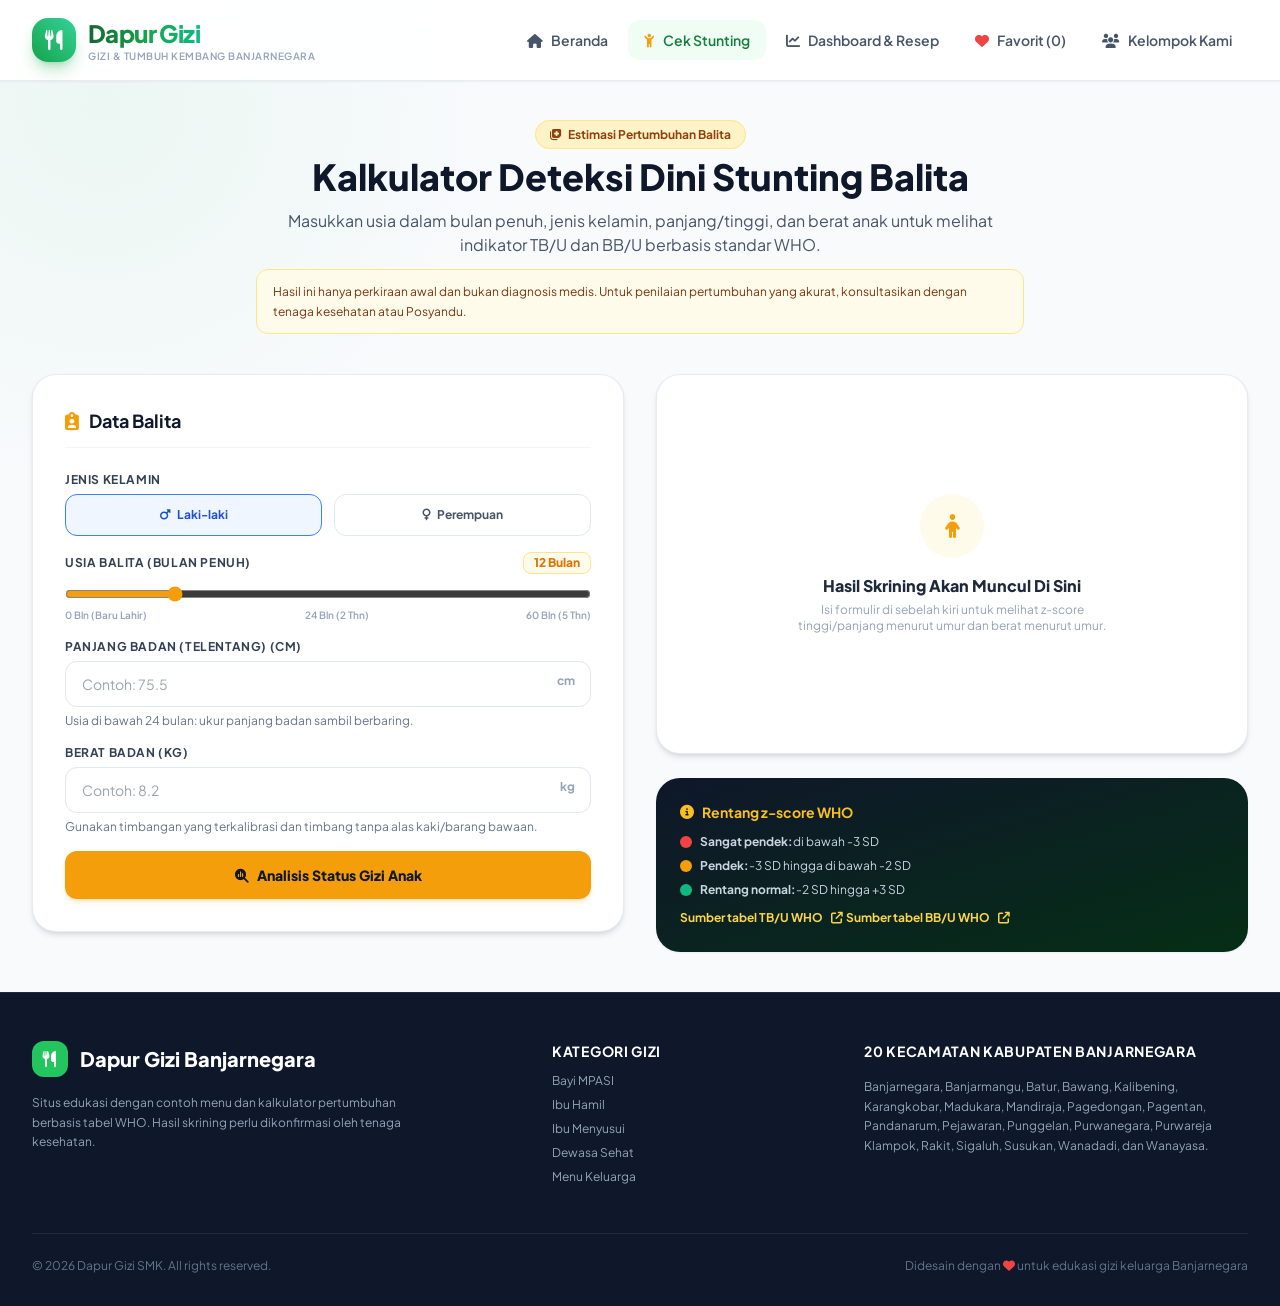
==== cek-stunting.html @ 45acf578 "Add files via upload" ====
<!DOCTYPE html>
<html lang="id" class="scroll-smooth">
<head>
    <meta charset="UTF-8">
    <meta name="viewport" content="width=device-width, initial-scale=1.0">
    <meta name="description" content="Dapur Gizi Banjarnegara menyediakan contoh menu bergizi dan alat bantu skrining pertumbuhan anak berdasarkan standar WHO.">
    <meta name="theme-color" content="#16a34a">
    <title>Cek Pertumbuhan - Dapur Gizi Banjarnegara</title>

    <link rel="preload" href="./css/tailwind.generated.css" as="style">
    <link rel="stylesheet" href="./css/tailwind.generated.css">
    <link rel="stylesheet" href="./assets/fontawesome/css/all.min.css">
    <link rel="stylesheet" href="./css/custom.css">
</head>
<body class="bg-slate-50 text-slate-800 font-sans antialiased selection:bg-gizi-500 selection:text-white min-h-screen flex flex-col">
<header class="sticky top-0 z-40 bg-white/90 backdrop-blur-md border-b border-slate-200/80 shadow-sm transition-all duration-200">
        <div class="max-w-7xl mx-auto px-4 sm:px-6 lg:px-8">
            <div class="flex items-center justify-between h-20">

                <!-- Logo -->
                <div class="flex items-center space-x-3 cursor-pointer" onclick="switchTab('home')">
                    <div class="w-11 h-11 rounded-2xl bg-gradient-to-tr from-gizi-600 to-emerald-400 flex items-center justify-center text-white shadow-lg shadow-gizi-600/30">
                        <i class="fa-solid fa-utensils text-xl"></i>
                    </div>
                    <div>
                        <span class="text-2xl font-extrabold tracking-tight bg-gradient-to-r from-gizi-800 via-gizi-600 to-emerald-500 bg-clip-text text-transparent">Dapur Gizi</span>
                        <span class="block text-[10px] font-semibold tracking-wider text-slate-400 uppercase">Gizi &amp; Tumbuh Kembang Banjarnegara</span>
                    </div>
                </div>

                <!-- Desktop Nav Tabs -->
                <nav class="hidden md:flex items-center space-x-1">
                    <a href="./dapur_gizi_application.html" id="nav-home" class="nav-btn px-4 py-2.5 rounded-xl font-semibold text-sm transition-all text-gizi-700 bg-gizi-50">
                        <i class="fa-solid fa-house mr-2"></i>Beranda
                    </a>
                    <a href="./cek-stunting.html" id="nav-stunting" class="nav-btn px-4 py-2.5 rounded-xl font-semibold text-sm transition-all text-slate-600 hover:text-gizi-600 hover:bg-slate-100">
                        <i class="fa-solid fa-child-reaching mr-2 text-amber-500"></i>Cek Stunting
                    </a>
                    <a href="./resep.html" id="nav-dashboard" class="nav-btn px-4 py-2.5 rounded-xl font-semibold text-sm transition-all text-slate-600 hover:text-gizi-600 hover:bg-slate-100">
                        <i class="fa-solid fa-chart-line mr-2"></i>Dashboard & Resep
                    </a>
                    <a href="./favorit.html" id="nav-favorites" class="nav-btn px-4 py-2.5 rounded-xl font-semibold text-sm transition-all text-slate-600 hover:text-gizi-600 hover:bg-slate-100">
                        <i class="fa-solid fa-heart text-red-500 mr-2"></i>Favorit (<span id="fav-count">0</span>)
                    </a>
                    <a href="./tim.html" id="nav-admin" class="nav-btn px-4 py-2.5 rounded-xl font-semibold text-sm transition-all text-slate-600 hover:text-gizi-600 hover:bg-slate-100">
                        <i class="fa-solid fa-users mr-2"></i>Kelompok Kami
                    </a>
                </nav>

                <!-- Mobile Header Right Actions -->
                <div class="flex md:hidden items-center space-x-2">
                    <a href="./cek-stunting.html" class="px-3 py-1.5 text-xs font-bold text-amber-700 bg-amber-50 border border-amber-200 rounded-xl flex items-center">
                        <i class="fa-solid fa-child-reaching mr-1.5 text-amber-500"></i>Cek Stunting
                    </a>
                    <a href="./favorit.html" class="p-2.5 text-slate-600 hover:text-red-500 rounded-xl bg-slate-100 relative">
                        <i class="fa-solid fa-heart text-lg"></i>
                        <span id="fav-count-mobile" class="absolute -top-1 -right-1 bg-red-500 text-white text-[10px] font-bold w-4 h-4 rounded-full flex items-center justify-center">0</span>
                    </a>
                    <button onclick="toggleMobileNav()" class="p-2.5 text-slate-700 rounded-xl bg-slate-100 hover:bg-slate-200">
                        <i class="fa-solid fa-bars text-xl" id="mobile-menu-icon"></i>
                    </button>
                </div>
            </div>

            <!-- Mobile Navigation Menu Dropdown -->
            <div id="mobile-nav-menu" class="hidden md:hidden border-t border-slate-200 py-3 space-y-1">
                <a href="./dapur_gizi_application.html" class="w-full text-left px-4 py-3 rounded-xl font-semibold text-sm text-slate-700 hover:bg-gizi-50 hover:text-gizi-600">
                    <i class="fa-solid fa-house w-6 text-gizi-600"></i>Beranda
                </a>
                <a href="./cek-stunting.html" class="w-full text-left px-4 py-3 rounded-xl font-semibold text-sm text-amber-700 bg-amber-50 hover:bg-amber-100">
                    <i class="fa-solid fa-child-reaching w-6 text-amber-500"></i>Kalkulator Cek Stunting Balita
                </a>
                <a href="./resep.html" class="w-full text-left px-4 py-3 rounded-xl font-semibold text-sm text-slate-700 hover:bg-gizi-50 hover:text-gizi-600">
                    <i class="fa-solid fa-chart-line w-6 text-gizi-600"></i>Dashboard & Katalog Resep
                </a>
                <a href="./favorit.html" class="w-full text-left px-4 py-3 rounded-xl font-semibold text-sm text-slate-700 hover:bg-gizi-50 hover:text-gizi-600">
                    <i class="fa-solid fa-heart w-6 text-red-500"></i>Resep Favorit Saya
                </a>
                <a href="./tim.html" class="w-full text-left px-4 py-3 rounded-xl font-semibold text-sm text-slate-700 hover:bg-gizi-50 hover:text-gizi-600">
                    <i class="fa-solid fa-users w-6 text-gizi-600"></i>Kelompok Kami
                </a>
            </div>
        </div>
    </header>
    <main class="flex-grow">
        <section id="page-stunting" class="page-section">
            <div class="max-w-7xl mx-auto px-4 sm:px-6 lg:px-8 py-10">

                <!-- Section Header -->
                <div class="max-w-3xl mx-auto text-center mb-10 space-y-3">
                    <span class="px-3.5 py-1.5 rounded-full text-xs font-bold bg-amber-100 text-amber-800 border border-amber-200">
                        <i class="fa-solid fa-notes-medical mr-1.5"></i>Estimasi Pertumbuhan Balita
                    </span>
                    <h1 class="text-3xl sm:text-4xl font-black text-slate-900">Kalkulator Deteksi Dini Stunting Balita</h1>
                    <p class="text-slate-600 text-sm sm:text-base">
                        Masukkan usia dalam bulan penuh, jenis kelamin, panjang/tinggi, dan berat anak untuk melihat indikator TB/U dan BB/U berbasis standar WHO.
                    </p>
                    <p class="rounded-xl border border-amber-200 bg-amber-50 px-4 py-3 text-left text-xs leading-relaxed text-amber-900">
                        Hasil ini hanya perkiraan awal dan bukan diagnosis medis. Untuk penilaian pertumbuhan yang akurat, konsultasikan dengan tenaga kesehatan atau Posyandu.
                    </p>
                </div>

                <div class="grid grid-cols-1 lg:grid-cols-12 gap-8 items-start">

                    <!-- Calculator Form Card -->
                    <div class="lg:col-span-6 bg-white p-6 sm:p-8 rounded-3xl border border-slate-200/80 shadow-md space-y-6">
                        <h3 class="text-lg font-bold text-slate-900 border-b border-slate-100 pb-3 flex items-center">
                            <i class="fa-solid fa-clipboard-user text-amber-500 mr-2.5"></i>Data Balita
                        </h3>

                        <form id="stunting-form" oninput="clearScreeningResult()" onchange="clearScreeningResult()" onsubmit="event.preventDefault(); calculateStunting();" class="space-y-4">
                            <!-- Jenis Kelamin -->
                            <div>
                                <label class="block text-xs font-bold text-slate-700 uppercase tracking-wider mb-1.5">Jenis Kelamin</label>
                                <div class="grid grid-cols-2 gap-3">
                                    <label class="cursor-pointer">
                                        <input type="radio" name="stunting-gender" value="male" checked class="peer sr-only">
                                        <div class="p-3 text-center rounded-xl border border-slate-200 font-bold text-xs text-slate-600 peer-checked:bg-blue-50 peer-checked:border-blue-500 peer-checked:text-blue-700 transition-all">
                                            <i class="fa-solid fa-mars mr-1.5"></i>Laki-laki
                                        </div>
                                    </label>
                                    <label class="cursor-pointer">
                                        <input type="radio" name="stunting-gender" value="female" class="peer sr-only">
                                        <div class="p-3 text-center rounded-xl border border-slate-200 font-bold text-xs text-slate-600 peer-checked:bg-pink-50 peer-checked:border-pink-500 peer-checked:text-pink-700 transition-all">
                                            <i class="fa-solid fa-venus mr-1.5"></i>Perempuan
                                        </div>
                                    </label>
                                </div>
                            </div>

                            <!-- Usia (Bulan) -->
                            <div>
                                <div class="flex justify-between items-center mb-1.5">
                                    <label class="text-xs font-bold text-slate-700 uppercase tracking-wider">Usia Balita (Bulan Penuh)</label>
                                    <span id="age-display-val" class="text-xs font-extrabold text-amber-600 bg-amber-50 px-2.5 py-0.5 rounded-lg border border-amber-200">12 Bulan</span>
                                </div>
                                <input type="range" id="stunting-age" min="0" max="60" value="12" oninput="updateAgeLabels(this.value)" class="w-full h-2 bg-slate-200 rounded-lg accent-amber-500 cursor-pointer">
                                <div class="flex justify-between text-[10px] text-slate-400 font-semibold mt-1">
                                    <span>0 Bln (Baru Lahir)</span>
                                    <span>24 Bln (2 Thn)</span>
                                    <span>60 Bln (5 Thn)</span>
                                </div>
                            </div>

                            <!-- Tinggi and weight -->
                            <div>
                                <label id="stunting-height-label" for="stunting-height" class="block text-xs font-bold text-slate-700 uppercase tracking-wider mb-1.5">Panjang badan (telentang) (cm)</label>
                                <div class="relative">
                                    <input type="number" id="stunting-height" step="0.1" min="30" max="130" placeholder="Contoh: 75.5" required class="w-full px-4 py-3 rounded-xl border border-slate-200 text-sm focus:ring-2 focus:ring-amber-400 focus:outline-none pr-12">
                                    <span class="absolute right-4 top-3 text-xs font-bold text-slate-400">cm</span>
                                </div>
                                <p id="measurement-hint" class="mt-1.5 text-xs text-slate-500">Usia di bawah 24 bulan: ukur panjang badan sambil berbaring.</p>
                            </div>
                            <div>
                                <label for="stunting-weight" class="block text-xs font-bold text-slate-700 uppercase tracking-wider mb-1.5">Berat Badan (kg)</label>
                                <div class="relative">
                                    <input type="number" id="stunting-weight" step="0.01" min="0.5" max="35" placeholder="Contoh: 8.2" required class="w-full px-4 py-3 rounded-xl border border-slate-200 text-sm focus:ring-2 focus:ring-amber-400 focus:outline-none pr-12">
                                    <span class="absolute right-4 top-3 text-xs font-bold text-slate-400">kg</span>
                                </div>
                                <p class="mt-1.5 text-xs text-slate-500">Gunakan timbangan yang terkalibrasi dan timbang tanpa alas kaki/barang bawaan.</p>
                            </div>

                            <button type="submit" class="w-full py-3.5 rounded-xl bg-amber-500 hover:bg-amber-600 text-slate-900 font-black shadow-md shadow-amber-500/20 transition-all text-sm">
                                <i class="fa-solid fa-magnifying-glass-chart mr-2"></i>Analisis Status Gizi Anak
                            </button>
                        </form>
                    </div>

                    <!-- Results Output Box -->
                    <div class="lg:col-span-6 space-y-6">

                        <!-- Dynamic Result Container -->
                        <div id="stunting-result-card" class="bg-white p-6 sm:p-8 rounded-3xl border border-slate-200/80 shadow-md min-h-[380px] flex flex-col justify-center">

                            <!-- Initial Placeholder State -->
                            <div id="result-placeholder" class="text-center py-10">
                                <div class="w-16 h-16 rounded-full bg-amber-50 text-amber-500 flex items-center justify-center mx-auto mb-4 text-2xl">
                                    <i class="fa-solid fa-child"></i>
                                </div>
                                <h4 class="font-extrabold text-slate-800 text-base">Hasil Skrining Akan Muncul Di Sini</h4>
                                <p class="text-xs text-slate-400 max-w-xs mx-auto mt-1">Isi formulir di sebelah kiri untuk melihat z-score tinggi/panjang menurut umur dan berat menurut umur.</p>
                            </div>

                            <!-- Calculated Output Container (Hidden initially) -->
                            <div id="result-output" class="hidden space-y-6">

                                <div class="flex items-center justify-between border-b border-slate-100 pb-4">
                                    <div>
                                        <span class="text-xs font-bold text-slate-400 uppercase">Hasil Analisis Balita</span>
                                        <h3 id="res-heading" class="text-xl font-black text-slate-900">Hasil Skrining TB/U</h3>
                                    </div>
                                    <span id="res-status-badge" class="px-3 py-1.5 rounded-full text-xs font-black shadow-sm">
                                        <!-- Dynamic status badge -->
                                    </span>
                                </div>

                                <div class="grid grid-cols-1 sm:grid-cols-3 gap-3 p-4 rounded-2xl bg-slate-50 border border-slate-200/60 text-center">
                                    <div>
                                        <span class="block text-[10px] uppercase font-bold text-slate-400">Usia &amp; Gender</span>
                                        <span id="res-meta-age" class="text-xs font-bold text-slate-800">12 Bulan / Laki-laki</span>
                                    </div>
                                    <div>
                                        <span class="block text-[10px] uppercase font-bold text-slate-400">Z-Score TB/U</span>
                                        <span id="res-zscore" class="text-xs font-extrabold text-gizi-700">-0.8 SD</span>
                                    </div>
                                    <div>
                                        <span class="block text-[10px] uppercase font-bold text-slate-400">Z-Score BB/U</span>
                                        <span id="res-waz" class="text-xs font-extrabold text-gizi-700">-0.8 SD</span>
                                        <span id="res-waz-status" class="mt-1 block text-[10px] font-bold text-slate-600"></span>
                                    </div>
                                </div>

                                <div class="p-4 rounded-2xl bg-emerald-50 border border-emerald-200 space-y-2">
                                        <h4 class="font-extrabold text-gizi-800 text-xs uppercase tracking-wider flex items-center">
                                            <i class="fa-solid fa-lightbulb text-amber-500 mr-2"></i>Catatan Hasil Skrining
                                        </h4>
                                        <p id="res-advice" class="text-xs text-slate-700 leading-relaxed"></p>
                                    </div>
                                    <p id="res-weight-advice" class="text-xs leading-relaxed text-slate-600"></p>

                                    <div id="stunting-recipe-recommendations" class="hidden"></div>

                            </div>

                        </div>

                        <!-- WHO Standard Info Box -->
                        <div class="bg-gradient-to-br from-slate-900 to-gizi-950 text-white p-6 rounded-3xl shadow-sm space-y-3">
                            <h4 class="font-bold text-sm flex items-center text-amber-400">
                                <i class="fa-solid fa-circle-info mr-2"></i>Rentang z-score WHO
                            </h4>
                            <ul class="text-xs space-y-2 text-slate-300">
                                <li class="flex items-start"><span class="w-3 h-3 rounded-full bg-red-500 shrink-0 mt-0.5 mr-2"></span><strong>Sangat pendek:</strong> di bawah -3 SD</li>
                                <li class="flex items-start"><span class="w-3 h-3 rounded-full bg-amber-500 shrink-0 mt-0.5 mr-2"></span><strong>Pendek:</strong> -3 SD hingga di bawah -2 SD</li>
                                <li class="flex items-start"><span class="w-3 h-3 rounded-full bg-emerald-500 shrink-0 mt-0.5 mr-2"></span><strong>Rentang normal:</strong> -2 SD hingga +3 SD</li>
                            </ul>
                            <a href="https://www.who.int/tools/child-growth-standards/standards/length-height-for-age" target="_blank" rel="noopener noreferrer" class="inline-flex items-center text-xs font-bold text-amber-300 hover:text-white">
                                Sumber tabel TB/U WHO <i class="fa-solid fa-arrow-up-right-from-square ml-2"></i>
                            </a>
                            <a href="https://www.who.int/tools/child-growth-standards/standards/weight-for-age" target="_blank" rel="noopener noreferrer" class="inline-flex items-center text-xs font-bold text-amber-300 hover:text-white">
                                Sumber tabel BB/U WHO <i class="fa-solid fa-arrow-up-right-from-square ml-2"></i>
                            </a>
                        </div>

                    </div>

                </div>

            </div>
        </section>
    </main>
    <!-- RECIPE DETAIL MODAL POPUP -->
    <div id="recipe-modal" role="dialog" aria-modal="true" aria-hidden="true" aria-labelledby="modal-recipe-title" tabindex="-1" onclick="handleModalBackdrop(event, 'recipe-modal')" class="popup-overlay fixed inset-0 z-50 hidden bg-slate-900/60 backdrop-blur-sm flex items-center justify-center p-4 sm:p-6 overflow-y-auto">
        <div class="popup-panel bg-white rounded-3xl max-w-2xl w-full max-h-[90vh] overflow-y-auto shadow-2xl border border-slate-100 transform transition-all relative" tabindex="-1">

            <!-- Close Button -->
            <button aria-label="Tutup detail resep" onclick="closeModal('recipe-modal')" class="absolute top-4 right-4 z-10 w-9 h-9 bg-black/40 hover:bg-black/60 text-white rounded-full flex items-center justify-center backdrop-blur-md transition-all">
                <i class="fa-solid fa-xmark"></i>
            </button>

            <!-- Modal Content Header -->
            <div class="relative h-64 sm:h-72 w-full">
                <div id="modal-recipe-visual" class="relative flex h-64 w-full items-center justify-center bg-gizi-50 sm:h-72">
                    <i id="modal-recipe-icon" class="fa-solid fa-utensils text-6xl text-gizi-600" aria-hidden="true"></i>
                </div>
                <div class="absolute inset-0 bg-gradient-to-t from-slate-900/70 via-transparent to-transparent"></div>

                <!-- Recipe cost estimate -->
                <div class="absolute bottom-4 left-4 right-4 flex justify-between items-end">
                    <div>
                        <span id="modal-recipe-cat" class="px-3 py-1 rounded-full text-[10px] font-extrabold uppercase tracking-wider bg-gizi-500 text-white shadow-md"></span>
                        <h2 id="modal-recipe-title" class="text-2xl font-black text-white mt-1"></h2>
                    </div>
                    <div class="text-right">
                        <div class="text-xs text-slate-200 font-medium">Perkiraan biaya per resep</div>
                        <div id="modal-recipe-price" class="text-2xl price-text-outline"></div>
                        <div class="text-[9px] text-slate-200">Harga contoh; cek harga setempat.</div>
                    </div>
                </div>
            </div>

            <!-- Modal Body -->
            <div class="p-6 sm:p-8 space-y-6">

                <!-- Quick Meta Badges -->
                <div class="grid grid-cols-3 gap-3 p-3 bg-slate-50 rounded-2xl text-center border border-slate-200/60">
                    <div>
                        <span class="block text-[10px] uppercase font-bold text-slate-400">Porsi Unit</span>
                        <span id="modal-recipe-portion" class="text-sm font-bold text-slate-800"></span>
                    </div>
                    <div>
                        <span class="block text-[10px] uppercase font-bold text-slate-400">Waktu Masak</span>
                        <span id="modal-recipe-time" class="text-sm font-bold text-slate-800"></span>
                    </div>
                    <div>
                        <span class="block text-[10px] uppercase font-bold text-slate-400">Rentang Usia</span>
                        <span id="modal-recipe-age-range" class="text-sm font-bold text-gizi-700"></span>
                    </div>
                </div>

                <!-- Safe Food / Nutrition Tag -->
                <div class="p-4 rounded-xl bg-emerald-50 border border-emerald-200">
                    <h4 class="font-bold text-gizi-800 text-xs uppercase tracking-wider mb-1 flex items-center">
                        <i class="fa-solid fa-shield-halved text-gizi-600 mr-2"></i>Catatan &amp; Keamanan Bahan
                    </h4>
                    <p id="modal-recipe-nutrition" class="text-xs text-slate-600 leading-relaxed"></p>
                </div>

                <!-- Unified Ingredients List -->
                <div>
                    <h3 class="font-bold text-slate-900 text-sm uppercase tracking-wider mb-3 flex items-center">
                        <i class="fa-solid fa-basket-shopping text-gizi-600 mr-2"></i>Bahan-bahan (Satuan Baku: gram, ml, porsi)
                    </h3>
                    <ul id="modal-recipe-ingredients" class="grid grid-cols-1 sm:grid-cols-2 gap-2 text-sm text-slate-700">
                        <!-- Ingredients list -->
                    </ul>
                </div>

                <!-- Cooking Steps -->
                <div>
                    <h3 class="font-bold text-slate-900 text-sm uppercase tracking-wider mb-3 flex items-center">
                        <i class="fa-solid fa-list-check text-gizi-600 mr-2"></i>Langkah Pembuatan
                    </h3>
                    <ol id="modal-recipe-steps" class="space-y-2.5 text-sm text-slate-700 list-decimal list-inside">
                        <!-- Steps list -->
                    </ol>
                </div>

                <!-- Footer Action Buttons -->
                <div class="pt-4 border-t border-slate-100 flex items-center justify-between">
                    <button id="modal-fav-btn" onclick="" class="px-5 py-2.5 rounded-xl border border-slate-200 text-sm font-bold flex items-center space-x-2 text-slate-700 hover:bg-slate-50">
                        <i class="fa-regular fa-heart text-red-500"></i>
                        <span id="modal-fav-text">Simpan Favorit</span>
                    </button>
                    <button onclick="closeModal('recipe-modal')" class="px-6 py-2.5 rounded-xl bg-slate-900 text-white font-bold text-sm hover:bg-slate-800">
                        Tutup
                    </button>
                </div>

            </div>

        </div>
    </div>

    <!-- CATEGORY SAFE FOOD MODAL POPUP -->
    <div id="category-modal" role="dialog" aria-modal="true" aria-hidden="true" aria-labelledby="modal-cat-title" tabindex="-1" onclick="handleModalBackdrop(event, 'category-modal')" class="popup-overlay fixed inset-0 z-50 hidden bg-slate-900/60 backdrop-blur-sm flex items-center justify-center p-4 overflow-y-auto">
        <div class="popup-panel bg-white rounded-3xl max-w-xl w-full p-6 sm:p-8 shadow-2xl border border-slate-100 relative" tabindex="-1">

            <button aria-label="Tutup pilihan kategori" onclick="closeModal('category-modal')" class="absolute top-4 right-4 w-8 h-8 bg-slate-100 text-slate-500 hover:text-slate-800 rounded-full flex items-center justify-center">
                <i class="fa-solid fa-xmark"></i>
            </button>

            <div class="flex items-center space-x-3 mb-4">
                <div id="modal-cat-icon" class="w-12 h-12 rounded-2xl bg-gizi-100 text-gizi-700 flex items-center justify-center text-xl font-bold"></div>
                <div>
                    <h3 id="modal-cat-title" class="text-xl font-black text-slate-900 capitalize"></h3>
                    <span class="text-xs text-emerald-600 font-semibold">Contoh pilihan bahan pangan</span>
                </div>
            </div>

            <p id="modal-cat-desc" class="text-xs text-slate-500 mb-6 leading-relaxed"></p>

            <!-- Bullet / Bulet-bulet Food List -->
            <div class="mb-6">
                <h4 class="text-xs font-bold uppercase tracking-wider text-slate-700 mb-3">Contoh bahan pangan yang dapat dipilih:</h4>
                <div id="modal-cat-bullets" class="space-y-2">
                    <!-- Dynamic bullet pills -->
                </div>
            </div>

            <div class="flex justify-end gap-3 pt-4 border-t border-slate-100">
                <button onclick="closeModal('category-modal'); viewCategoryRecipes();" class="px-5 py-2.5 bg-gizi-600 text-white font-bold text-xs rounded-xl hover:bg-gizi-700">
                    Lihat Resep Kategori Ini
                </button>
            </div>
        </div>
    </div>

    <!-- FOOTER -->
<footer class="bg-slate-900 text-slate-300 pt-12 pb-8 border-t border-slate-800">
        <div class="max-w-7xl mx-auto px-4 sm:px-6 lg:px-8">
            <div class="grid grid-cols-1 md:grid-cols-12 gap-8 pb-12 border-b border-slate-800">

                <div class="md:col-span-5 space-y-4">
                    <div class="flex items-center space-x-3">
                        <div class="w-9 h-9 rounded-xl bg-gizi-500 flex items-center justify-center text-white">
                            <i class="fa-solid fa-utensils"></i>
                        </div>
                        <span class="text-xl font-extrabold text-white">Dapur Gizi Banjarnegara</span>
                    </div>
                    <p class="text-xs text-slate-400 leading-relaxed max-w-sm">
                        Situs edukasi dengan contoh menu dan kalkulator pertumbuhan berbasis tabel WHO. Hasil skrining perlu dikonfirmasi oleh tenaga kesehatan.
                    </p>
                </div>

                <div class="md:col-span-3 space-y-3">
                    <h4 class="text-sm font-bold text-white uppercase tracking-wider">Kategori Gizi</h4>
                    <ul class="space-y-2 text-xs text-slate-400">
                        <li><a href="javascript:void(0)" onclick="openCategoryModal('bayi MPASI')" class="hover:text-gizi-400">Bayi MPASI</a></li>
                        <li><a href="javascript:void(0)" onclick="openCategoryModal('ibu hamil')" class="hover:text-gizi-400">Ibu Hamil</a></li>
                        <li><a href="javascript:void(0)" onclick="openCategoryModal('menyusui')" class="hover:text-gizi-400">Ibu Menyusui</a></li>
                        <li><a href="javascript:void(0)" onclick="openCategoryModal('dewasa')" class="hover:text-gizi-400">Dewasa Sehat</a></li>
                        <li><a href="javascript:void(0)" onclick="openCategoryModal('keluarga')" class="hover:text-gizi-400">Menu Keluarga</a></li>
                    </ul>
                </div>

                <div class="md:col-span-4 space-y-3">
                    <h4 class="text-sm font-bold text-white uppercase tracking-wider">20 Kecamatan Kabupaten Banjarnegara</h4>
                    <p class="pt-1 text-xs leading-relaxed text-slate-400">Banjarnegara, Banjarmangu, Batur, Bawang, Kalibening, Karangkobar, Madukara, Mandiraja, Pagedongan, Pagentan, Pandanarum, Pejawaran, Punggelan, Purwanegara, Purwareja Klampok, Rakit, Sigaluh, Susukan, Wanadadi, dan Wanayasa.</p>
                </div>

            </div>

            <div class="pt-6 flex flex-col sm:flex-row items-center justify-between text-xs text-slate-500">
                <p>&copy; 2026 Dapur Gizi SMK. All rights reserved.</p>
                <p class="mt-2 sm:mt-0">Didesain dengan <i class="fa-solid fa-heart text-red-500"></i> untuk edukasi gizi keluarga Banjarnegara</p>
            </div>
        </div>
    </footer>
    <script src="./js/growth-reference.js"></script>
    <script src="./js/weight-reference.js"></script>
    <script src="./js/app.js"></script>
</body>
</html>
---- css/custom.css ----
@font-face {
    font-family: "Plus Jakarta Sans";
    font-style: normal;
    font-weight: 400 800;
    font-display: swap;
    src: url("../assets/fonts/plus-jakarta-sans-latin.woff2") format("woff2");
}

:root {
    color-scheme: light;
    font-synthesis: none;
    text-rendering: optimizeLegibility;
    -webkit-font-smoothing: antialiased;
    -moz-osx-font-smoothing: grayscale;
}

html {
    scroll-behavior: smooth;
}

body {
    min-width: 320px;
    background:
        radial-gradient(circle at 8% 8%, rgba(34, 197, 94, 0.06), transparent 24rem),
        #f8fafc;
}

button,
a,
input,
select {
    -webkit-tap-highlight-color: transparent;
}

button,
a {
    transition:
        color 160ms ease,
        background-color 160ms ease,
        border-color 160ms ease,
        box-shadow 160ms ease,
        transform 160ms ease;
}

button:focus-visible,
a:focus-visible,
input:focus-visible,
select:focus-visible {
    outline: 3px solid rgba(22, 163, 74, 0.35);
    outline-offset: 2px;
}

.price-text-outline {
    color: #fff;
    -webkit-text-stroke: 1px #0f172a;
    text-shadow: 0 2px 5px rgba(15, 23, 42, 0.75);
    font-weight: 800;
}

::-webkit-scrollbar {
    width: 8px;
    height: 8px;
}

::-webkit-scrollbar-track {
    background: #f1f5f9;
}

::-webkit-scrollbar-thumb {
    background: #cbd5e1;
    border: 2px solid #f1f5f9;
    border-radius: 9999px;
}

::-webkit-scrollbar-thumb:hover {
    background: #94a3b8;
}

.glass-card {
    background: rgba(255, 255, 255, 0.92);
    -webkit-backdrop-filter: blur(10px);
    backdrop-filter: blur(10px);
}

.popup-overlay {
    opacity: 0;
    transition: opacity 180ms ease;
    overscroll-behavior: contain;
}

.popup-overlay.popup-open {
    opacity: 1;
}

.popup-panel {
    opacity: 0;
    transform: translateY(14px) scale(0.98);
    transition:
        opacity 180ms ease,
        transform 180ms cubic-bezier(0.2, 0.8, 0.2, 1);
    overscroll-behavior: contain;
}

.popup-open .popup-panel {
    opacity: 1;
    transform: translateY(0) scale(1);
}

@media (prefers-reduced-motion: reduce) {
    *,
    *::before,
    *::after {
        scroll-behavior: auto !important;
        animation-duration: 0.01ms !important;
        animation-iteration-count: 1 !important;
        transition-duration: 0.01ms !important;
    }
}
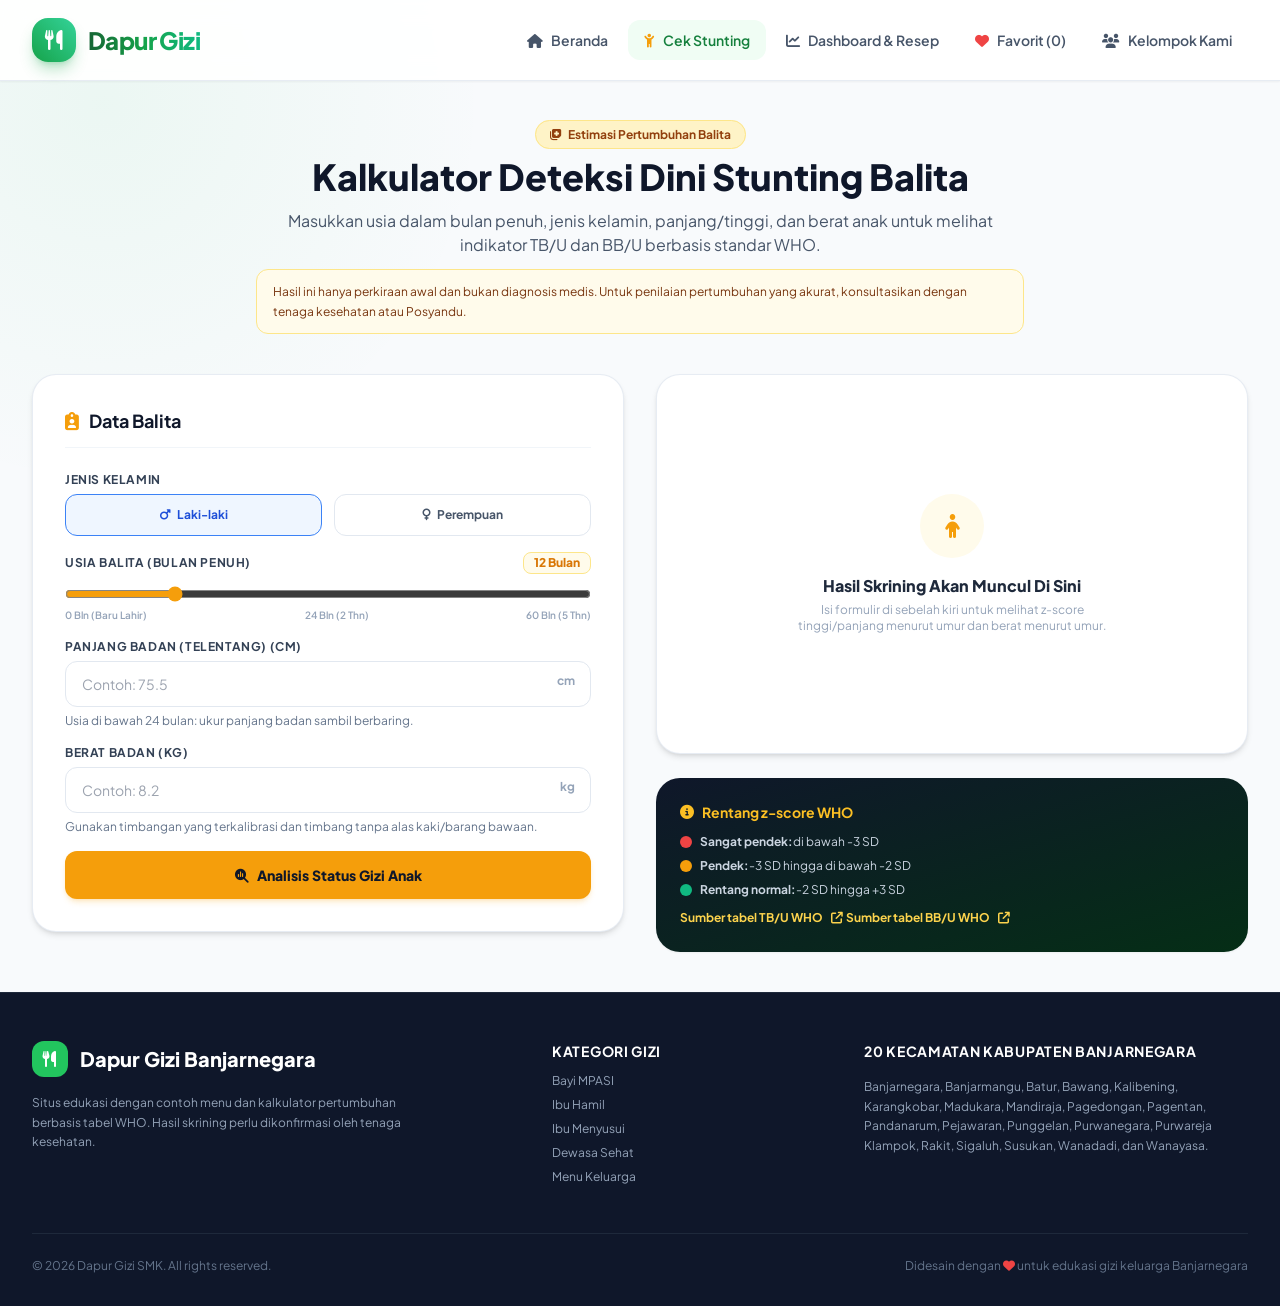
==== commit 4ff4235d: "Add files via upload" ====
--- a/cek-stunting.html
+++ b/cek-stunting.html
@@ -1,9 +1,11 @@
 <!DOCTYPE html>
 <html lang="id" class="scroll-smooth">
+
 <head>
     <meta charset="UTF-8">
     <meta name="viewport" content="width=device-width, initial-scale=1.0">
-    <meta name="description" content="Dapur Gizi Banjarnegara menyediakan contoh menu bergizi dan alat bantu skrining pertumbuhan anak berdasarkan standar WHO.">
+    <meta name="description"
+        content="Dapur Gizi Banjarnegara menyediakan contoh menu bergizi dan alat bantu skrining pertumbuhan anak berdasarkan standar WHO.">
     <meta name="theme-color" content="#16a34a">
     <title>Cek Pertumbuhan - Dapur Gizi Banjarnegara</title>
 
@@ -12,74 +14,100 @@
     <link rel="stylesheet" href="./assets/fontawesome/css/all.min.css">
     <link rel="stylesheet" href="./css/custom.css">
 </head>
-<body class="bg-slate-50 text-slate-800 font-sans antialiased selection:bg-gizi-500 selection:text-white min-h-screen flex flex-col">
-<header class="sticky top-0 z-40 bg-white/90 backdrop-blur-md border-b border-slate-200/80 shadow-sm transition-all duration-200">
+
+<body
+    class="bg-slate-50 text-slate-800 font-sans antialiased selection:bg-gizi-500 selection:text-white min-h-screen flex flex-col">
+    <header
+        class="sticky top-0 z-40 bg-white/90 backdrop-blur-md border-b border-slate-200/80 shadow-sm transition-all duration-200">
         <div class="max-w-7xl mx-auto px-4 sm:px-6 lg:px-8">
             <div class="flex items-center justify-between h-20">
 
                 <!-- Logo -->
-                <div class="flex items-center space-x-3 cursor-pointer" onclick="switchTab('home')">
-                    <div class="w-11 h-11 rounded-2xl bg-gradient-to-tr from-gizi-600 to-emerald-400 flex items-center justify-center text-white shadow-lg shadow-gizi-600/30">
+                <a href="./index.html" aria-label="Dapur Gizi - Beranda"
+                    class="flex items-center space-x-3">
+                    <div
+                        class="w-11 h-11 rounded-2xl bg-gradient-to-tr from-gizi-600 to-emerald-400 flex items-center justify-center text-white shadow-lg shadow-gizi-600/30">
                         <i class="fa-solid fa-utensils text-xl"></i>
                     </div>
                     <div>
-                        <span class="text-2xl font-extrabold tracking-tight bg-gradient-to-r from-gizi-800 via-gizi-600 to-emerald-500 bg-clip-text text-transparent">Dapur Gizi</span>
-                        <span class="block text-[10px] font-semibold tracking-wider text-slate-400 uppercase">Gizi &amp; Tumbuh Kembang Banjarnegara</span>
-                    </div>
-                </div>
+                        <span
+                            class="brand-title font-extrabold tracking-tight bg-gradient-to-r from-gizi-800 via-gizi-600 to-emerald-500 bg-clip-text text-transparent">Dapur
+                            Gizi</span>
+                        <span class="brand-tagline block text-[10px] font-semibold tracking-wider text-slate-400 uppercase">Gizi &amp;
+                            Tumbuh Kembang Banjarnegara</span>
+                    </div>
+                </a>
 
                 <!-- Desktop Nav Tabs -->
-                <nav class="hidden md:flex items-center space-x-1">
-                    <a href="./dapur_gizi_application.html" id="nav-home" class="nav-btn px-4 py-2.5 rounded-xl font-semibold text-sm transition-all text-gizi-700 bg-gizi-50">
+                <nav aria-label="Navigasi utama" class="desktop-nav items-center space-x-1">
+                    <a href="./index.html" id="nav-home"
+                        data-page="home"
+                        class="nav-btn px-4 py-2.5 rounded-xl font-semibold text-sm transition-all text-gizi-700 bg-gizi-50">
                         <i class="fa-solid fa-house mr-2"></i>Beranda
                     </a>
-                    <a href="./cek-stunting.html" id="nav-stunting" class="nav-btn px-4 py-2.5 rounded-xl font-semibold text-sm transition-all text-slate-600 hover:text-gizi-600 hover:bg-slate-100">
+                    <a href="./cek-stunting.html" id="nav-stunting"
+                        data-page="stunting"
+                        class="nav-btn px-4 py-2.5 rounded-xl font-semibold text-sm transition-all text-slate-600 hover:text-gizi-600 hover:bg-slate-100">
                         <i class="fa-solid fa-child-reaching mr-2 text-amber-500"></i>Cek Stunting
                     </a>
-                    <a href="./resep.html" id="nav-dashboard" class="nav-btn px-4 py-2.5 rounded-xl font-semibold text-sm transition-all text-slate-600 hover:text-gizi-600 hover:bg-slate-100">
+                    <a href="./resep.html" id="nav-dashboard"
+                        data-page="dashboard"
+                        class="nav-btn px-4 py-2.5 rounded-xl font-semibold text-sm transition-all text-slate-600 hover:text-gizi-600 hover:bg-slate-100">
                         <i class="fa-solid fa-chart-line mr-2"></i>Dashboard & Resep
                     </a>
-                    <a href="./favorit.html" id="nav-favorites" class="nav-btn px-4 py-2.5 rounded-xl font-semibold text-sm transition-all text-slate-600 hover:text-gizi-600 hover:bg-slate-100">
+                    <a href="./favorit.html" id="nav-favorites"
+                        data-page="favorites"
+                        class="nav-btn px-4 py-2.5 rounded-xl font-semibold text-sm transition-all text-slate-600 hover:text-gizi-600 hover:bg-slate-100">
                         <i class="fa-solid fa-heart text-red-500 mr-2"></i>Favorit (<span id="fav-count">0</span>)
                     </a>
-                    <a href="./tim.html" id="nav-admin" class="nav-btn px-4 py-2.5 rounded-xl font-semibold text-sm transition-all text-slate-600 hover:text-gizi-600 hover:bg-slate-100">
+                    <a href="./tim.html" id="nav-admin"
+                        data-page="admin"
+                        class="nav-btn px-4 py-2.5 rounded-xl font-semibold text-sm transition-all text-slate-600 hover:text-gizi-600 hover:bg-slate-100">
                         <i class="fa-solid fa-users mr-2"></i>Kelompok Kami
                     </a>
                 </nav>
 
                 <!-- Mobile Header Right Actions -->
-                <div class="flex md:hidden items-center space-x-2">
-                    <a href="./cek-stunting.html" class="px-3 py-1.5 text-xs font-bold text-amber-700 bg-amber-50 border border-amber-200 rounded-xl flex items-center">
-                        <i class="fa-solid fa-child-reaching mr-1.5 text-amber-500"></i>Cek Stunting
+                <div class="mobile-header-actions flex items-center space-x-2">
+                    <a href="./favorit.html"
+                        aria-label="Buka resep favorit"
+                        class="p-2.5 text-slate-600 hover:text-red-500 rounded-xl bg-slate-100 relative">
+                        <i class="fa-solid fa-heart text-lg"></i>
+                        <span id="fav-count-mobile"
+                            class="absolute -top-1 -right-1 bg-red-500 text-white text-[10px] font-bold w-4 h-4 rounded-full flex items-center justify-center">0</span>
                     </a>
-                    <a href="./favorit.html" class="p-2.5 text-slate-600 hover:text-red-500 rounded-xl bg-slate-100 relative">
-                        <i class="fa-solid fa-heart text-lg"></i>
-                        <span id="fav-count-mobile" class="absolute -top-1 -right-1 bg-red-500 text-white text-[10px] font-bold w-4 h-4 rounded-full flex items-center justify-center">0</span>
-                    </a>
-                    <button onclick="toggleMobileNav()" class="p-2.5 text-slate-700 rounded-xl bg-slate-100 hover:bg-slate-200">
+                    <button id="mobile-menu-toggle" type="button" aria-controls="mobile-nav-menu" aria-expanded="false"
+                        aria-label="Buka menu navigasi" onclick="toggleMobileNav()"
+                        class="p-2.5 text-slate-700 rounded-xl bg-slate-100 hover:bg-slate-200">
                         <i class="fa-solid fa-bars text-xl" id="mobile-menu-icon"></i>
                     </button>
                 </div>
             </div>
 
             <!-- Mobile Navigation Menu Dropdown -->
-            <div id="mobile-nav-menu" class="hidden md:hidden border-t border-slate-200 py-3 space-y-1">
-                <a href="./dapur_gizi_application.html" class="w-full text-left px-4 py-3 rounded-xl font-semibold text-sm text-slate-700 hover:bg-gizi-50 hover:text-gizi-600">
+            <nav id="mobile-nav-menu" aria-label="Navigasi seluler" aria-hidden="true"
+                class="mobile-nav border-t border-slate-200 py-3 space-y-1">
+                <a href="./index.html"
+                    data-page="home" class="mobile-nav-link flex w-full items-center px-4 py-3 rounded-xl font-semibold text-sm text-slate-700 hover:bg-gizi-50 hover:text-gizi-600">
                     <i class="fa-solid fa-house w-6 text-gizi-600"></i>Beranda
                 </a>
-                <a href="./cek-stunting.html" class="w-full text-left px-4 py-3 rounded-xl font-semibold text-sm text-amber-700 bg-amber-50 hover:bg-amber-100">
+                <a href="./cek-stunting.html"
+                    data-page="stunting" class="mobile-nav-link flex w-full items-center px-4 py-3 rounded-xl font-semibold text-sm text-slate-700 hover:bg-gizi-50 hover:text-gizi-600">
                     <i class="fa-solid fa-child-reaching w-6 text-amber-500"></i>Kalkulator Cek Stunting Balita
                 </a>
-                <a href="./resep.html" class="w-full text-left px-4 py-3 rounded-xl font-semibold text-sm text-slate-700 hover:bg-gizi-50 hover:text-gizi-600">
+                <a href="./resep.html"
+                    data-page="dashboard" class="mobile-nav-link flex w-full items-center px-4 py-3 rounded-xl font-semibold text-sm text-slate-700 hover:bg-gizi-50 hover:text-gizi-600">
                     <i class="fa-solid fa-chart-line w-6 text-gizi-600"></i>Dashboard & Katalog Resep
                 </a>
-                <a href="./favorit.html" class="w-full text-left px-4 py-3 rounded-xl font-semibold text-sm text-slate-700 hover:bg-gizi-50 hover:text-gizi-600">
+                <a href="./favorit.html"
+                    data-page="favorites" class="mobile-nav-link flex w-full items-center px-4 py-3 rounded-xl font-semibold text-sm text-slate-700 hover:bg-gizi-50 hover:text-gizi-600">
                     <i class="fa-solid fa-heart w-6 text-red-500"></i>Resep Favorit Saya
                 </a>
-                <a href="./tim.html" class="w-full text-left px-4 py-3 rounded-xl font-semibold text-sm text-slate-700 hover:bg-gizi-50 hover:text-gizi-600">
+                <a href="./tim.html"
+                    data-page="admin" class="mobile-nav-link flex w-full items-center px-4 py-3 rounded-xl font-semibold text-sm text-slate-700 hover:bg-gizi-50 hover:text-gizi-600">
                     <i class="fa-solid fa-users w-6 text-gizi-600"></i>Kelompok Kami
                 </a>
-            </div>
+            </nav>
         </div>
     </header>
     <main class="flex-grow">
@@ -88,40 +116,52 @@
 
                 <!-- Section Header -->
                 <div class="max-w-3xl mx-auto text-center mb-10 space-y-3">
-                    <span class="px-3.5 py-1.5 rounded-full text-xs font-bold bg-amber-100 text-amber-800 border border-amber-200">
+                    <span
+                        class="px-3.5 py-1.5 rounded-full text-xs font-bold bg-amber-100 text-amber-800 border border-amber-200">
                         <i class="fa-solid fa-notes-medical mr-1.5"></i>Estimasi Pertumbuhan Balita
                     </span>
-                    <h1 class="text-3xl sm:text-4xl font-black text-slate-900">Kalkulator Deteksi Dini Stunting Balita</h1>
+                    <h1 class="text-3xl sm:text-4xl font-black text-slate-900">Kalkulator Deteksi Dini Stunting Balita
+                    </h1>
                     <p class="text-slate-600 text-sm sm:text-base">
-                        Masukkan usia dalam bulan penuh, jenis kelamin, panjang/tinggi, dan berat anak untuk melihat indikator TB/U dan BB/U berbasis standar WHO.
+                        Masukkan usia dalam bulan penuh, jenis kelamin, panjang/tinggi, dan berat anak untuk melihat
+                        indikator TB/U dan BB/U berbasis standar WHO.
                     </p>
-                    <p class="rounded-xl border border-amber-200 bg-amber-50 px-4 py-3 text-left text-xs leading-relaxed text-amber-900">
-                        Hasil ini hanya perkiraan awal dan bukan diagnosis medis. Untuk penilaian pertumbuhan yang akurat, konsultasikan dengan tenaga kesehatan atau Posyandu.
+                    <p
+                        class="rounded-xl border border-amber-200 bg-amber-50 px-4 py-3 text-left text-xs leading-relaxed text-amber-900">
+                        Hasil ini hanya perkiraan awal dan bukan diagnosis medis. Untuk penilaian pertumbuhan yang
+                        akurat, konsultasikan dengan tenaga kesehatan atau Posyandu.
                     </p>
                 </div>
 
                 <div class="grid grid-cols-1 lg:grid-cols-12 gap-8 items-start">
 
                     <!-- Calculator Form Card -->
-                    <div class="lg:col-span-6 bg-white p-6 sm:p-8 rounded-3xl border border-slate-200/80 shadow-md space-y-6">
+                    <div
+                        class="lg:col-span-6 bg-white p-6 sm:p-8 rounded-3xl border border-slate-200/80 shadow-md space-y-6">
                         <h3 class="text-lg font-bold text-slate-900 border-b border-slate-100 pb-3 flex items-center">
                             <i class="fa-solid fa-clipboard-user text-amber-500 mr-2.5"></i>Data Balita
                         </h3>
 
-                        <form id="stunting-form" oninput="clearScreeningResult()" onchange="clearScreeningResult()" onsubmit="event.preventDefault(); calculateStunting();" class="space-y-4">
+                        <form id="stunting-form" oninput="clearScreeningResult()" onchange="clearScreeningResult()"
+                            onsubmit="event.preventDefault(); calculateStunting();" class="space-y-4">
                             <!-- Jenis Kelamin -->
                             <div>
-                                <label class="block text-xs font-bold text-slate-700 uppercase tracking-wider mb-1.5">Jenis Kelamin</label>
+                                <label
+                                    class="block text-xs font-bold text-slate-700 uppercase tracking-wider mb-1.5">Jenis
+                                    Kelamin</label>
                                 <div class="grid grid-cols-2 gap-3">
                                     <label class="cursor-pointer">
-                                        <input type="radio" name="stunting-gender" value="male" checked class="peer sr-only">
-                                        <div class="p-3 text-center rounded-xl border border-slate-200 font-bold text-xs text-slate-600 peer-checked:bg-blue-50 peer-checked:border-blue-500 peer-checked:text-blue-700 transition-all">
+                                        <input type="radio" name="stunting-gender" value="male" checked
+                                            class="peer sr-only">
+                                        <div
+                                            class="p-3 text-center rounded-xl border border-slate-200 font-bold text-xs text-slate-600 peer-checked:bg-blue-50 peer-checked:border-blue-500 peer-checked:text-blue-700 transition-all">
                                             <i class="fa-solid fa-mars mr-1.5"></i>Laki-laki
                                         </div>
                                     </label>
                                     <label class="cursor-pointer">
                                         <input type="radio" name="stunting-gender" value="female" class="peer sr-only">
-                                        <div class="p-3 text-center rounded-xl border border-slate-200 font-bold text-xs text-slate-600 peer-checked:bg-pink-50 peer-checked:border-pink-500 peer-checked:text-pink-700 transition-all">
+                                        <div
+                                            class="p-3 text-center rounded-xl border border-slate-200 font-bold text-xs text-slate-600 peer-checked:bg-pink-50 peer-checked:border-pink-500 peer-checked:text-pink-700 transition-all">
                                             <i class="fa-solid fa-venus mr-1.5"></i>Perempuan
                                         </div>
                                     </label>
@@ -131,10 +171,15 @@
                             <!-- Usia (Bulan) -->
                             <div>
                                 <div class="flex justify-between items-center mb-1.5">
-                                    <label class="text-xs font-bold text-slate-700 uppercase tracking-wider">Usia Balita (Bulan Penuh)</label>
-                                    <span id="age-display-val" class="text-xs font-extrabold text-amber-600 bg-amber-50 px-2.5 py-0.5 rounded-lg border border-amber-200">12 Bulan</span>
-                                </div>
-                                <input type="range" id="stunting-age" min="0" max="60" value="12" oninput="updateAgeLabels(this.value)" class="w-full h-2 bg-slate-200 rounded-lg accent-amber-500 cursor-pointer">
+                                    <label class="text-xs font-bold text-slate-700 uppercase tracking-wider">Usia Balita
+                                        (Bulan Penuh)</label>
+                                    <span id="age-display-val"
+                                        class="text-xs font-extrabold text-amber-600 bg-amber-50 px-2.5 py-0.5 rounded-lg border border-amber-200">12
+                                        Bulan</span>
+                                </div>
+                                <input type="range" id="stunting-age" min="0" max="60" value="12"
+                                    oninput="updateAgeLabels(this.value)"
+                                    class="w-full h-2 bg-slate-200 rounded-lg accent-amber-500 cursor-pointer">
                                 <div class="flex justify-between text-[10px] text-slate-400 font-semibold mt-1">
                                     <span>0 Bln (Baru Lahir)</span>
                                     <span>24 Bln (2 Thn)</span>
@@ -144,23 +189,34 @@
 
                             <!-- Tinggi and weight -->
                             <div>
-                                <label id="stunting-height-label" for="stunting-height" class="block text-xs font-bold text-slate-700 uppercase tracking-wider mb-1.5">Panjang badan (telentang) (cm)</label>
+                                <label id="stunting-height-label" for="stunting-height"
+                                    class="block text-xs font-bold text-slate-700 uppercase tracking-wider mb-1.5">Panjang
+                                    badan (telentang) (cm)</label>
                                 <div class="relative">
-                                    <input type="number" id="stunting-height" step="0.1" min="30" max="130" placeholder="Contoh: 75.5" required class="w-full px-4 py-3 rounded-xl border border-slate-200 text-sm focus:ring-2 focus:ring-amber-400 focus:outline-none pr-12">
+                                    <input type="number" id="stunting-height" step="0.1" min="30" max="130"
+                                        placeholder="Contoh: 75.5" required
+                                        class="w-full px-4 py-3 rounded-xl border border-slate-200 text-sm focus:ring-2 focus:ring-amber-400 focus:outline-none pr-12">
                                     <span class="absolute right-4 top-3 text-xs font-bold text-slate-400">cm</span>
                                 </div>
-                                <p id="measurement-hint" class="mt-1.5 text-xs text-slate-500">Usia di bawah 24 bulan: ukur panjang badan sambil berbaring.</p>
+                                <p id="measurement-hint" class="mt-1.5 text-xs text-slate-500">Usia di bawah 24 bulan:
+                                    ukur panjang badan sambil berbaring.</p>
                             </div>
                             <div>
-                                <label for="stunting-weight" class="block text-xs font-bold text-slate-700 uppercase tracking-wider mb-1.5">Berat Badan (kg)</label>
+                                <label for="stunting-weight"
+                                    class="block text-xs font-bold text-slate-700 uppercase tracking-wider mb-1.5">Berat
+                                    Badan (kg)</label>
                                 <div class="relative">
-                                    <input type="number" id="stunting-weight" step="0.01" min="0.5" max="35" placeholder="Contoh: 8.2" required class="w-full px-4 py-3 rounded-xl border border-slate-200 text-sm focus:ring-2 focus:ring-amber-400 focus:outline-none pr-12">
+                                    <input type="number" id="stunting-weight" step="0.01" min="0.5" max="35"
+                                        placeholder="Contoh: 8.2" required
+                                        class="w-full px-4 py-3 rounded-xl border border-slate-200 text-sm focus:ring-2 focus:ring-amber-400 focus:outline-none pr-12">
                                     <span class="absolute right-4 top-3 text-xs font-bold text-slate-400">kg</span>
                                 </div>
-                                <p class="mt-1.5 text-xs text-slate-500">Gunakan timbangan yang terkalibrasi dan timbang tanpa alas kaki/barang bawaan.</p>
+                                <p class="mt-1.5 text-xs text-slate-500">Gunakan timbangan yang terkalibrasi dan timbang
+                                    tanpa alas kaki/barang bawaan.</p>
                             </div>
 
-                            <button type="submit" class="w-full py-3.5 rounded-xl bg-amber-500 hover:bg-amber-600 text-slate-900 font-black shadow-md shadow-amber-500/20 transition-all text-sm">
+                            <button type="submit"
+                                class="w-full py-3.5 rounded-xl bg-amber-500 hover:bg-amber-600 text-slate-900 font-black shadow-md shadow-amber-500/20 transition-all text-sm">
                                 <i class="fa-solid fa-magnifying-glass-chart mr-2"></i>Analisis Status Gizi Anak
                             </button>
                         </form>
@@ -170,15 +226,19 @@
                     <div class="lg:col-span-6 space-y-6">
 
                         <!-- Dynamic Result Container -->
-                        <div id="stunting-result-card" class="bg-white p-6 sm:p-8 rounded-3xl border border-slate-200/80 shadow-md min-h-[380px] flex flex-col justify-center">
+                        <div id="stunting-result-card"
+                            class="bg-white p-6 sm:p-8 rounded-3xl border border-slate-200/80 shadow-md min-h-[380px] flex flex-col justify-center">
 
                             <!-- Initial Placeholder State -->
                             <div id="result-placeholder" class="text-center py-10">
-                                <div class="w-16 h-16 rounded-full bg-amber-50 text-amber-500 flex items-center justify-center mx-auto mb-4 text-2xl">
+                                <div
+                                    class="w-16 h-16 rounded-full bg-amber-50 text-amber-500 flex items-center justify-center mx-auto mb-4 text-2xl">
                                     <i class="fa-solid fa-child"></i>
                                 </div>
-                                <h4 class="font-extrabold text-slate-800 text-base">Hasil Skrining Akan Muncul Di Sini</h4>
-                                <p class="text-xs text-slate-400 max-w-xs mx-auto mt-1">Isi formulir di sebelah kiri untuk melihat z-score tinggi/panjang menurut umur dan berat menurut umur.</p>
+                                <h4 class="font-extrabold text-slate-800 text-base">Hasil Skrining Akan Muncul Di Sini
+                                </h4>
+                                <p class="text-xs text-slate-400 max-w-xs mx-auto mt-1">Isi formulir di sebelah kiri
+                                    untuk melihat z-score tinggi/panjang menurut umur dan berat menurut umur.</p>
                             </div>
 
                             <!-- Calculated Output Container (Hidden initially) -->
@@ -186,58 +246,80 @@
 
                                 <div class="flex items-center justify-between border-b border-slate-100 pb-4">
                                     <div>
-                                        <span class="text-xs font-bold text-slate-400 uppercase">Hasil Analisis Balita</span>
-                                        <h3 id="res-heading" class="text-xl font-black text-slate-900">Hasil Skrining TB/U</h3>
+                                        <span class="text-xs font-bold text-slate-400 uppercase">Hasil Analisis
+                                            Balita</span>
+                                        <h3 id="res-heading" class="text-xl font-black text-slate-900">Hasil Skrining
+                                            TB/U</h3>
                                     </div>
-                                    <span id="res-status-badge" class="px-3 py-1.5 rounded-full text-xs font-black shadow-sm">
+                                    <span id="res-status-badge"
+                                        class="px-3 py-1.5 rounded-full text-xs font-black shadow-sm">
                                         <!-- Dynamic status badge -->
                                     </span>
                                 </div>
 
-                                <div class="grid grid-cols-1 sm:grid-cols-3 gap-3 p-4 rounded-2xl bg-slate-50 border border-slate-200/60 text-center">
+                                <div
+                                    class="grid grid-cols-1 sm:grid-cols-3 gap-3 p-4 rounded-2xl bg-slate-50 border border-slate-200/60 text-center">
                                     <div>
-                                        <span class="block text-[10px] uppercase font-bold text-slate-400">Usia &amp; Gender</span>
-                                        <span id="res-meta-age" class="text-xs font-bold text-slate-800">12 Bulan / Laki-laki</span>
+                                        <span class="block text-[10px] uppercase font-bold text-slate-400">Usia &amp;
+                                            Gender</span>
+                                        <span id="res-meta-age" class="text-xs font-bold text-slate-800">12 Bulan /
+                                            Laki-laki</span>
                                     </div>
                                     <div>
-                                        <span class="block text-[10px] uppercase font-bold text-slate-400">Z-Score TB/U</span>
-                                        <span id="res-zscore" class="text-xs font-extrabold text-gizi-700">-0.8 SD</span>
+                                        <span class="block text-[10px] uppercase font-bold text-slate-400">Z-Score
+                                            TB/U</span>
+                                        <span id="res-zscore" class="text-xs font-extrabold text-gizi-700">-0.8
+                                            SD</span>
                                     </div>
                                     <div>
-                                        <span class="block text-[10px] uppercase font-bold text-slate-400">Z-Score BB/U</span>
+                                        <span class="block text-[10px] uppercase font-bold text-slate-400">Z-Score
+                                            BB/U</span>
                                         <span id="res-waz" class="text-xs font-extrabold text-gizi-700">-0.8 SD</span>
-                                        <span id="res-waz-status" class="mt-1 block text-[10px] font-bold text-slate-600"></span>
+                                        <span id="res-waz-status"
+                                            class="mt-1 block text-[10px] font-bold text-slate-600"></span>
                                     </div>
                                 </div>
 
                                 <div class="p-4 rounded-2xl bg-emerald-50 border border-emerald-200 space-y-2">
-                                        <h4 class="font-extrabold text-gizi-800 text-xs uppercase tracking-wider flex items-center">
-                                            <i class="fa-solid fa-lightbulb text-amber-500 mr-2"></i>Catatan Hasil Skrining
-                                        </h4>
-                                        <p id="res-advice" class="text-xs text-slate-700 leading-relaxed"></p>
-                                    </div>
-                                    <p id="res-weight-advice" class="text-xs leading-relaxed text-slate-600"></p>
-
-                                    <div id="stunting-recipe-recommendations" class="hidden"></div>
+                                    <h4
+                                        class="font-extrabold text-gizi-800 text-xs uppercase tracking-wider flex items-center">
+                                        <i class="fa-solid fa-lightbulb text-amber-500 mr-2"></i>Catatan Hasil Skrining
+                                    </h4>
+                                    <p id="res-advice" class="text-xs text-slate-700 leading-relaxed"></p>
+                                </div>
+                                <p id="res-weight-advice" class="text-xs leading-relaxed text-slate-600"></p>
+
+                                <div id="stunting-recipe-recommendations" class="hidden"></div>
 
                             </div>
 
                         </div>
 
                         <!-- WHO Standard Info Box -->
-                        <div class="bg-gradient-to-br from-slate-900 to-gizi-950 text-white p-6 rounded-3xl shadow-sm space-y-3">
+                        <div
+                            class="bg-gradient-to-br from-slate-900 to-gizi-950 text-white p-6 rounded-3xl shadow-sm space-y-3">
                             <h4 class="font-bold text-sm flex items-center text-amber-400">
                                 <i class="fa-solid fa-circle-info mr-2"></i>Rentang z-score WHO
                             </h4>
                             <ul class="text-xs space-y-2 text-slate-300">
-                                <li class="flex items-start"><span class="w-3 h-3 rounded-full bg-red-500 shrink-0 mt-0.5 mr-2"></span><strong>Sangat pendek:</strong> di bawah -3 SD</li>
-                                <li class="flex items-start"><span class="w-3 h-3 rounded-full bg-amber-500 shrink-0 mt-0.5 mr-2"></span><strong>Pendek:</strong> -3 SD hingga di bawah -2 SD</li>
-                                <li class="flex items-start"><span class="w-3 h-3 rounded-full bg-emerald-500 shrink-0 mt-0.5 mr-2"></span><strong>Rentang normal:</strong> -2 SD hingga +3 SD</li>
+                                <li class="flex items-start"><span
+                                        class="w-3 h-3 rounded-full bg-red-500 shrink-0 mt-0.5 mr-2"></span><strong>Sangat
+                                        pendek:</strong> di bawah -3 SD</li>
+                                <li class="flex items-start"><span
+                                        class="w-3 h-3 rounded-full bg-amber-500 shrink-0 mt-0.5 mr-2"></span><strong>Pendek:</strong>
+                                    -3 SD hingga di bawah -2 SD</li>
+                                <li class="flex items-start"><span
+                                        class="w-3 h-3 rounded-full bg-emerald-500 shrink-0 mt-0.5 mr-2"></span><strong>Rentang
+                                        normal:</strong> -2 SD hingga +3 SD</li>
                             </ul>
-                            <a href="https://www.who.int/tools/child-growth-standards/standards/length-height-for-age" target="_blank" rel="noopener noreferrer" class="inline-flex items-center text-xs font-bold text-amber-300 hover:text-white">
+                            <a href="https://www.who.int/tools/child-growth-standards/standards/length-height-for-age"
+                                target="_blank" rel="noopener noreferrer"
+                                class="inline-flex items-center text-xs font-bold text-amber-300 hover:text-white">
                                 Sumber tabel TB/U WHO <i class="fa-solid fa-arrow-up-right-from-square ml-2"></i>
                             </a>
-                            <a href="https://www.who.int/tools/child-growth-standards/standards/weight-for-age" target="_blank" rel="noopener noreferrer" class="inline-flex items-center text-xs font-bold text-amber-300 hover:text-white">
+                            <a href="https://www.who.int/tools/child-growth-standards/standards/weight-for-age"
+                                target="_blank" rel="noopener noreferrer"
+                                class="inline-flex items-center text-xs font-bold text-amber-300 hover:text-white">
                                 Sumber tabel BB/U WHO <i class="fa-solid fa-arrow-up-right-from-square ml-2"></i>
                             </a>
                         </div>
@@ -250,28 +332,35 @@
         </section>
     </main>
     <!-- RECIPE DETAIL MODAL POPUP -->
-    <div id="recipe-modal" role="dialog" aria-modal="true" aria-hidden="true" aria-labelledby="modal-recipe-title" tabindex="-1" onclick="handleModalBackdrop(event, 'recipe-modal')" class="popup-overlay fixed inset-0 z-50 hidden bg-slate-900/60 backdrop-blur-sm flex items-center justify-center p-4 sm:p-6 overflow-y-auto">
-        <div class="popup-panel bg-white rounded-3xl max-w-2xl w-full max-h-[90vh] overflow-y-auto shadow-2xl border border-slate-100 transform transition-all relative" tabindex="-1">
+    <div id="recipe-modal" role="dialog" aria-modal="true" aria-hidden="true" aria-labelledby="modal-recipe-title"
+        tabindex="-1" onclick="handleModalBackdrop(event, 'recipe-modal')"
+        class="popup-overlay fixed inset-0 z-50 hidden bg-slate-900/60 backdrop-blur-sm flex items-center justify-center p-4 sm:p-6 overflow-y-auto">
+        <div class="popup-panel bg-white rounded-3xl max-w-2xl w-full max-h-[90vh] overflow-y-auto shadow-2xl border border-slate-100 transform transition-all relative"
+            tabindex="-1">
 
             <!-- Close Button -->
-            <button aria-label="Tutup detail resep" onclick="closeModal('recipe-modal')" class="absolute top-4 right-4 z-10 w-9 h-9 bg-black/40 hover:bg-black/60 text-white rounded-full flex items-center justify-center backdrop-blur-md transition-all">
+            <button aria-label="Tutup detail resep" onclick="closeModal('recipe-modal')"
+                class="absolute top-4 right-4 z-10 w-11 h-11 bg-black/40 hover:bg-black/60 text-white rounded-full flex items-center justify-center backdrop-blur-md transition-all">
                 <i class="fa-solid fa-xmark"></i>
             </button>
 
             <!-- Modal Content Header -->
             <div class="relative h-64 sm:h-72 w-full">
-                <div id="modal-recipe-visual" class="relative flex h-64 w-full items-center justify-center bg-gizi-50 sm:h-72">
-                    <i id="modal-recipe-icon" class="fa-solid fa-utensils text-6xl text-gizi-600" aria-hidden="true"></i>
+                <div id="modal-recipe-visual"
+                    class="relative flex h-64 w-full items-center justify-center bg-gizi-50 sm:h-72">
+                    <i id="modal-recipe-icon" class="fa-solid fa-utensils text-6xl text-gizi-600"
+                        aria-hidden="true"></i>
                 </div>
                 <div class="absolute inset-0 bg-gradient-to-t from-slate-900/70 via-transparent to-transparent"></div>
 
                 <!-- Recipe cost estimate -->
-                <div class="absolute bottom-4 left-4 right-4 flex justify-between items-end">
+                <div class="recipe-modal-summary absolute bottom-4 left-4 right-4 flex justify-between items-end">
                     <div>
-                        <span id="modal-recipe-cat" class="px-3 py-1 rounded-full text-[10px] font-extrabold uppercase tracking-wider bg-gizi-500 text-white shadow-md"></span>
+                        <span id="modal-recipe-cat"
+                            class="px-3 py-1 rounded-full text-[10px] font-extrabold uppercase tracking-wider bg-gizi-500 text-white shadow-md"></span>
                         <h2 id="modal-recipe-title" class="text-2xl font-black text-white mt-1"></h2>
                     </div>
-                    <div class="text-right">
+                    <div class="recipe-modal-cost text-right">
                         <div class="text-xs text-slate-200 font-medium">Perkiraan biaya per resep</div>
                         <div id="modal-recipe-price" class="text-2xl price-text-outline"></div>
                         <div class="text-[9px] text-slate-200">Harga contoh; cek harga setempat.</div>
@@ -309,9 +398,11 @@
                 <!-- Unified Ingredients List -->
                 <div>
                     <h3 class="font-bold text-slate-900 text-sm uppercase tracking-wider mb-3 flex items-center">
-                        <i class="fa-solid fa-basket-shopping text-gizi-600 mr-2"></i>Bahan-bahan (Satuan Baku: gram, ml, porsi)
+                        <i class="fa-solid fa-basket-shopping text-gizi-600 mr-2"></i>Bahan-bahan (Satuan Baku: gram,
+                        ml, porsi)
                     </h3>
-                    <ul id="modal-recipe-ingredients" class="grid grid-cols-1 sm:grid-cols-2 gap-2 text-sm text-slate-700">
+                    <ul id="modal-recipe-ingredients"
+                        class="grid grid-cols-1 sm:grid-cols-2 gap-2 text-sm text-slate-700">
                         <!-- Ingredients list -->
                     </ul>
                 </div>
@@ -328,11 +419,13 @@
 
                 <!-- Footer Action Buttons -->
                 <div class="pt-4 border-t border-slate-100 flex items-center justify-between">
-                    <button id="modal-fav-btn" onclick="" class="px-5 py-2.5 rounded-xl border border-slate-200 text-sm font-bold flex items-center space-x-2 text-slate-700 hover:bg-slate-50">
+                    <button id="modal-fav-btn" onclick=""
+                        class="touch-target px-5 py-2.5 rounded-xl border border-slate-200 text-sm font-bold flex items-center space-x-2 text-slate-700 hover:bg-slate-50">
                         <i class="fa-regular fa-heart text-red-500"></i>
                         <span id="modal-fav-text">Simpan Favorit</span>
                     </button>
-                    <button onclick="closeModal('recipe-modal')" class="px-6 py-2.5 rounded-xl bg-slate-900 text-white font-bold text-sm hover:bg-slate-800">
+                    <button onclick="closeModal('recipe-modal')"
+                        class="touch-target px-6 py-2.5 rounded-xl bg-slate-900 text-white font-bold text-sm hover:bg-slate-800">
                         Tutup
                     </button>
                 </div>
@@ -343,15 +436,21 @@
     </div>
 
     <!-- CATEGORY SAFE FOOD MODAL POPUP -->
-    <div id="category-modal" role="dialog" aria-modal="true" aria-hidden="true" aria-labelledby="modal-cat-title" tabindex="-1" onclick="handleModalBackdrop(event, 'category-modal')" class="popup-overlay fixed inset-0 z-50 hidden bg-slate-900/60 backdrop-blur-sm flex items-center justify-center p-4 overflow-y-auto">
-        <div class="popup-panel bg-white rounded-3xl max-w-xl w-full p-6 sm:p-8 shadow-2xl border border-slate-100 relative" tabindex="-1">
-
-            <button aria-label="Tutup pilihan kategori" onclick="closeModal('category-modal')" class="absolute top-4 right-4 w-8 h-8 bg-slate-100 text-slate-500 hover:text-slate-800 rounded-full flex items-center justify-center">
+    <div id="category-modal" role="dialog" aria-modal="true" aria-hidden="true" aria-labelledby="modal-cat-title"
+        tabindex="-1" onclick="handleModalBackdrop(event, 'category-modal')"
+        class="popup-overlay fixed inset-0 z-50 hidden bg-slate-900/60 backdrop-blur-sm flex items-center justify-center p-4 overflow-y-auto">
+        <div class="popup-panel bg-white rounded-3xl max-w-xl w-full p-6 sm:p-8 shadow-2xl border border-slate-100 relative"
+            tabindex="-1">
+
+            <button aria-label="Tutup pilihan kategori" onclick="closeModal('category-modal')"
+                class="absolute top-4 right-4 w-8 h-8 bg-slate-100 text-slate-500 hover:text-slate-800 rounded-full flex items-center justify-center">
                 <i class="fa-solid fa-xmark"></i>
             </button>
 
             <div class="flex items-center space-x-3 mb-4">
-                <div id="modal-cat-icon" class="w-12 h-12 rounded-2xl bg-gizi-100 text-gizi-700 flex items-center justify-center text-xl font-bold"></div>
+                <div id="modal-cat-icon"
+                    class="w-12 h-12 rounded-2xl bg-gizi-100 text-gizi-700 flex items-center justify-center text-xl font-bold">
+                </div>
                 <div>
                     <h3 id="modal-cat-title" class="text-xl font-black text-slate-900 capitalize"></h3>
                     <span class="text-xs text-emerald-600 font-semibold">Contoh pilihan bahan pangan</span>
@@ -362,14 +461,16 @@
 
             <!-- Bullet / Bulet-bulet Food List -->
             <div class="mb-6">
-                <h4 class="text-xs font-bold uppercase tracking-wider text-slate-700 mb-3">Contoh bahan pangan yang dapat dipilih:</h4>
+                <h4 class="text-xs font-bold uppercase tracking-wider text-slate-700 mb-3">Contoh bahan pangan yang
+                    dapat dipilih:</h4>
                 <div id="modal-cat-bullets" class="space-y-2">
                     <!-- Dynamic bullet pills -->
                 </div>
             </div>
 
             <div class="flex justify-end gap-3 pt-4 border-t border-slate-100">
-                <button onclick="closeModal('category-modal'); viewCategoryRecipes();" class="px-5 py-2.5 bg-gizi-600 text-white font-bold text-xs rounded-xl hover:bg-gizi-700">
+                <button onclick="closeModal('category-modal'); viewCategoryRecipes();"
+                    class="px-5 py-2.5 bg-gizi-600 text-white font-bold text-xs rounded-xl hover:bg-gizi-700">
                     Lihat Resep Kategori Ini
                 </button>
             </div>
@@ -377,7 +478,7 @@
     </div>
 
     <!-- FOOTER -->
-<footer class="bg-slate-900 text-slate-300 pt-12 pb-8 border-t border-slate-800">
+    <footer class="bg-slate-900 text-slate-300 pt-12 pb-8 border-t border-slate-800">
         <div class="max-w-7xl mx-auto px-4 sm:px-6 lg:px-8">
             <div class="grid grid-cols-1 md:grid-cols-12 gap-8 pb-12 border-b border-slate-800">
 
@@ -389,31 +490,41 @@
                         <span class="text-xl font-extrabold text-white">Dapur Gizi Banjarnegara</span>
                     </div>
                     <p class="text-xs text-slate-400 leading-relaxed max-w-sm">
-                        Situs edukasi dengan contoh menu dan kalkulator pertumbuhan berbasis tabel WHO. Hasil skrining perlu dikonfirmasi oleh tenaga kesehatan.
+                        Situs edukasi dengan contoh menu dan kalkulator pertumbuhan berbasis tabel WHO. Hasil skrining
+                        perlu dikonfirmasi oleh tenaga kesehatan.
                     </p>
                 </div>
 
                 <div class="md:col-span-3 space-y-3">
                     <h4 class="text-sm font-bold text-white uppercase tracking-wider">Kategori Gizi</h4>
                     <ul class="space-y-2 text-xs text-slate-400">
-                        <li><a href="javascript:void(0)" onclick="openCategoryModal('bayi MPASI')" class="hover:text-gizi-400">Bayi MPASI</a></li>
-                        <li><a href="javascript:void(0)" onclick="openCategoryModal('ibu hamil')" class="hover:text-gizi-400">Ibu Hamil</a></li>
-                        <li><a href="javascript:void(0)" onclick="openCategoryModal('menyusui')" class="hover:text-gizi-400">Ibu Menyusui</a></li>
-                        <li><a href="javascript:void(0)" onclick="openCategoryModal('dewasa')" class="hover:text-gizi-400">Dewasa Sehat</a></li>
-                        <li><a href="javascript:void(0)" onclick="openCategoryModal('keluarga')" class="hover:text-gizi-400">Menu Keluarga</a></li>
+                        <li><a href="javascript:void(0)" onclick="openCategoryModal('bayi MPASI')"
+                                class="hover:text-gizi-400">Bayi MPASI</a></li>
+                        <li><a href="javascript:void(0)" onclick="openCategoryModal('ibu hamil')"
+                                class="hover:text-gizi-400">Ibu Hamil</a></li>
+                        <li><a href="javascript:void(0)" onclick="openCategoryModal('menyusui')"
+                                class="hover:text-gizi-400">Ibu Menyusui</a></li>
+                        <li><a href="javascript:void(0)" onclick="openCategoryModal('dewasa')"
+                                class="hover:text-gizi-400">Dewasa Sehat</a></li>
+                        <li><a href="javascript:void(0)" onclick="openCategoryModal('keluarga')"
+                                class="hover:text-gizi-400">Menu Keluarga</a></li>
                     </ul>
                 </div>
 
                 <div class="md:col-span-4 space-y-3">
-                    <h4 class="text-sm font-bold text-white uppercase tracking-wider">20 Kecamatan Kabupaten Banjarnegara</h4>
-                    <p class="pt-1 text-xs leading-relaxed text-slate-400">Banjarnegara, Banjarmangu, Batur, Bawang, Kalibening, Karangkobar, Madukara, Mandiraja, Pagedongan, Pagentan, Pandanarum, Pejawaran, Punggelan, Purwanegara, Purwareja Klampok, Rakit, Sigaluh, Susukan, Wanadadi, dan Wanayasa.</p>
+                    <h4 class="text-sm font-bold text-white uppercase tracking-wider">20 Kecamatan Kabupaten
+                        Banjarnegara</h4>
+                    <p class="pt-1 text-xs leading-relaxed text-slate-400">Banjarnegara, Banjarmangu, Batur, Bawang,
+                        Kalibening, Karangkobar, Madukara, Mandiraja, Pagedongan, Pagentan, Pandanarum, Pejawaran,
+                        Punggelan, Purwanegara, Purwareja Klampok, Rakit, Sigaluh, Susukan, Wanadadi, dan Wanayasa.</p>
                 </div>
 
             </div>
 
             <div class="pt-6 flex flex-col sm:flex-row items-center justify-between text-xs text-slate-500">
                 <p>&copy; 2026 Dapur Gizi SMK. All rights reserved.</p>
-                <p class="mt-2 sm:mt-0">Didesain dengan <i class="fa-solid fa-heart text-red-500"></i> untuk edukasi gizi keluarga Banjarnegara</p>
+                <p class="mt-2 sm:mt-0">Didesain dengan <i class="fa-solid fa-heart text-red-500"></i> untuk edukasi
+                    gizi keluarga Banjarnegara</p>
             </div>
         </div>
     </footer>
@@ -421,4 +532,5 @@
     <script src="./js/weight-reference.js"></script>
     <script src="./js/app.js"></script>
 </body>
-</html>
+
+</html>
--- a/css/custom.css
+++ b/css/custom.css
@@ -19,10 +19,82 @@
 }
 
 body {
-    min-width: 320px;
     background:
         radial-gradient(circle at 8% 8%, rgba(34, 197, 94, 0.06), transparent 24rem),
         #f8fafc;
+}
+
+.brand-title {
+    font-size: 1.25rem;
+}
+
+.brand-tagline {
+    display: none;
+}
+
+.desktop-nav {
+    display: none;
+}
+
+.mobile-nav {
+    display: none;
+}
+
+.mobile-nav.is-open {
+    display: block;
+}
+
+.category-choice {
+    min-height: 44px;
+}
+
+.touch-target {
+    min-height: 44px;
+}
+
+@media (max-width: 480px) {
+    #recipe-modal .recipe-modal-summary {
+        display: grid;
+        grid-template-columns: minmax(0, 1fr);
+        gap: 0.375rem;
+        align-items: end;
+    }
+
+    #recipe-modal .recipe-modal-summary h2 {
+        max-width: 100%;
+        font-size: 1.25rem;
+        line-height: 1.3;
+    }
+
+    #recipe-modal .recipe-modal-cost {
+        text-align: left;
+    }
+
+    #recipe-modal .recipe-modal-cost > :nth-child(2) {
+        font-size: 1.25rem;
+    }
+}
+
+@media (min-width: 640px) {
+    .brand-title {
+        font-size: 1.5rem;
+    }
+
+    .brand-tagline {
+        display: block;
+    }
+}
+
+@media (min-width: 1280px) {
+    .desktop-nav {
+        display: flex;
+    }
+
+    .mobile-header-actions,
+    .mobile-nav,
+    .brand-tagline {
+        display: none;
+    }
 }
 
 button,
@@ -57,23 +129,13 @@
     font-weight: 800;
 }
 
-::-webkit-scrollbar {
-    width: 8px;
-    height: 8px;
+html {
+    scrollbar-width: none;
+    -ms-overflow-style: none;
 }
 
-::-webkit-scrollbar-track {
-    background: #f1f5f9;
-}
-
-::-webkit-scrollbar-thumb {
-    background: #cbd5e1;
-    border: 2px solid #f1f5f9;
-    border-radius: 9999px;
-}
-
-::-webkit-scrollbar-thumb:hover {
-    background: #94a3b8;
+html::-webkit-scrollbar {
+    display: none;
 }
 
 .glass-card {
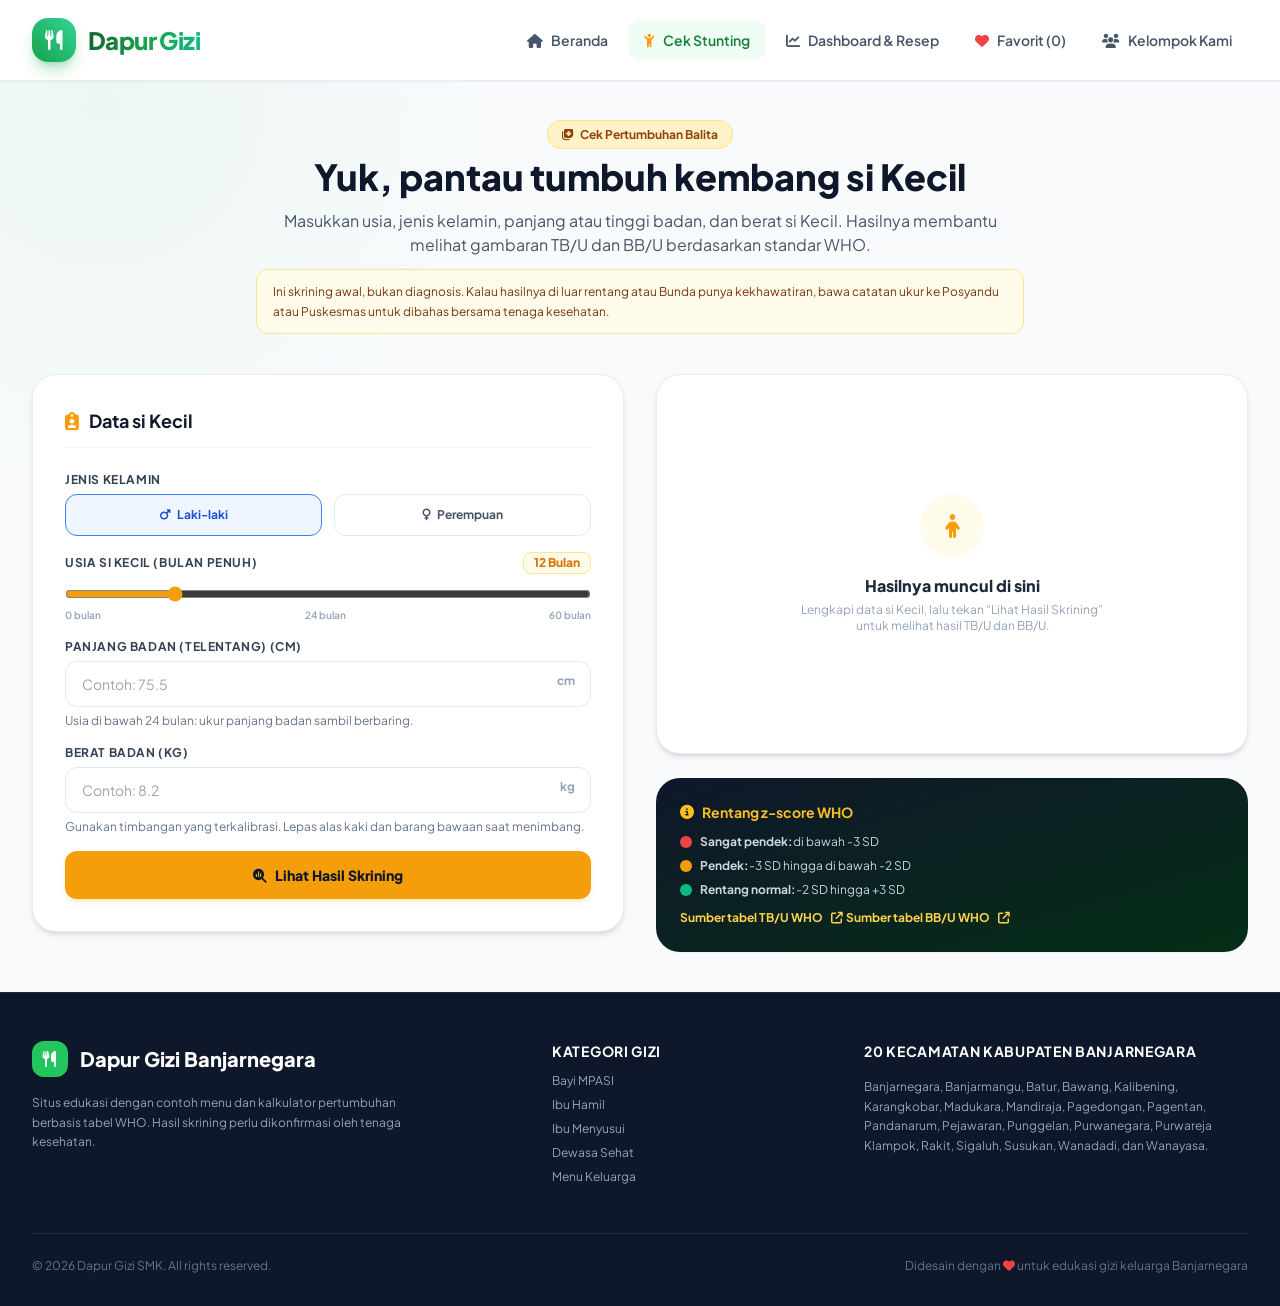
==== commit b052d27d: "Add files via upload" ====
--- a/cek-stunting.html
+++ b/cek-stunting.html
@@ -118,18 +118,18 @@
                 <div class="max-w-3xl mx-auto text-center mb-10 space-y-3">
                     <span
                         class="px-3.5 py-1.5 rounded-full text-xs font-bold bg-amber-100 text-amber-800 border border-amber-200">
-                        <i class="fa-solid fa-notes-medical mr-1.5"></i>Estimasi Pertumbuhan Balita
+                        <i class="fa-solid fa-notes-medical mr-1.5"></i>Cek Pertumbuhan Balita
                     </span>
-                    <h1 class="text-3xl sm:text-4xl font-black text-slate-900">Kalkulator Deteksi Dini Stunting Balita
+                    <h1 class="text-3xl sm:text-4xl font-black text-slate-900">Yuk, pantau tumbuh kembang si Kecil
                     </h1>
                     <p class="text-slate-600 text-sm sm:text-base">
-                        Masukkan usia dalam bulan penuh, jenis kelamin, panjang/tinggi, dan berat anak untuk melihat
-                        indikator TB/U dan BB/U berbasis standar WHO.
+                        Masukkan usia, jenis kelamin, panjang atau tinggi badan, dan berat si Kecil. Hasilnya membantu
+                        melihat gambaran TB/U dan BB/U berdasarkan standar WHO.
                     </p>
                     <p
                         class="rounded-xl border border-amber-200 bg-amber-50 px-4 py-3 text-left text-xs leading-relaxed text-amber-900">
-                        Hasil ini hanya perkiraan awal dan bukan diagnosis medis. Untuk penilaian pertumbuhan yang
-                        akurat, konsultasikan dengan tenaga kesehatan atau Posyandu.
+                        Ini skrining awal, bukan diagnosis. Kalau hasilnya di luar rentang atau Bunda punya
+                        kekhawatiran, bawa catatan ukur ke Posyandu atau Puskesmas untuk dibahas bersama tenaga kesehatan.
                     </p>
                 </div>
 
@@ -139,7 +139,7 @@
                     <div
                         class="lg:col-span-6 bg-white p-6 sm:p-8 rounded-3xl border border-slate-200/80 shadow-md space-y-6">
                         <h3 class="text-lg font-bold text-slate-900 border-b border-slate-100 pb-3 flex items-center">
-                            <i class="fa-solid fa-clipboard-user text-amber-500 mr-2.5"></i>Data Balita
+                            <i class="fa-solid fa-clipboard-user text-amber-500 mr-2.5"></i>Data si Kecil
                         </h3>
 
                         <form id="stunting-form" oninput="clearScreeningResult()" onchange="clearScreeningResult()"
@@ -171,7 +171,7 @@
                             <!-- Usia (Bulan) -->
                             <div>
                                 <div class="flex justify-between items-center mb-1.5">
-                                    <label class="text-xs font-bold text-slate-700 uppercase tracking-wider">Usia Balita
+                                    <label for="stunting-age" class="text-xs font-bold text-slate-700 uppercase tracking-wider">Usia si Kecil
                                         (Bulan Penuh)</label>
                                     <span id="age-display-val"
                                         class="text-xs font-extrabold text-amber-600 bg-amber-50 px-2.5 py-0.5 rounded-lg border border-amber-200">12
@@ -181,9 +181,9 @@
                                     oninput="updateAgeLabels(this.value)"
                                     class="w-full h-2 bg-slate-200 rounded-lg accent-amber-500 cursor-pointer">
                                 <div class="flex justify-between text-[10px] text-slate-400 font-semibold mt-1">
-                                    <span>0 Bln (Baru Lahir)</span>
-                                    <span>24 Bln (2 Thn)</span>
-                                    <span>60 Bln (5 Thn)</span>
+                                    <span>0 bulan</span>
+                                    <span>24 bulan</span>
+                                    <span>60 bulan</span>
                                 </div>
                             </div>
 
@@ -198,7 +198,7 @@
                                         class="w-full px-4 py-3 rounded-xl border border-slate-200 text-sm focus:ring-2 focus:ring-amber-400 focus:outline-none pr-12">
                                     <span class="absolute right-4 top-3 text-xs font-bold text-slate-400">cm</span>
                                 </div>
-                                <p id="measurement-hint" class="mt-1.5 text-xs text-slate-500">Usia di bawah 24 bulan:
+                                <p id="measurement-hint" class="mt-1.5 text-xs text-slate-500">Di bawah 24 bulan,
                                     ukur panjang badan sambil berbaring.</p>
                             </div>
                             <div>
@@ -211,13 +211,13 @@
                                         class="w-full px-4 py-3 rounded-xl border border-slate-200 text-sm focus:ring-2 focus:ring-amber-400 focus:outline-none pr-12">
                                     <span class="absolute right-4 top-3 text-xs font-bold text-slate-400">kg</span>
                                 </div>
-                                <p class="mt-1.5 text-xs text-slate-500">Gunakan timbangan yang terkalibrasi dan timbang
-                                    tanpa alas kaki/barang bawaan.</p>
+                                <p class="mt-1.5 text-xs text-slate-500">Gunakan timbangan yang terkalibrasi. Lepas alas
+                                    kaki dan barang bawaan saat menimbang.</p>
                             </div>
 
                             <button type="submit"
                                 class="w-full py-3.5 rounded-xl bg-amber-500 hover:bg-amber-600 text-slate-900 font-black shadow-md shadow-amber-500/20 transition-all text-sm">
-                                <i class="fa-solid fa-magnifying-glass-chart mr-2"></i>Analisis Status Gizi Anak
+                                <i class="fa-solid fa-magnifying-glass-chart mr-2"></i>Lihat Hasil Skrining
                             </button>
                         </form>
                     </div>
@@ -235,10 +235,10 @@
                                     class="w-16 h-16 rounded-full bg-amber-50 text-amber-500 flex items-center justify-center mx-auto mb-4 text-2xl">
                                     <i class="fa-solid fa-child"></i>
                                 </div>
-                                <h4 class="font-extrabold text-slate-800 text-base">Hasil Skrining Akan Muncul Di Sini
+                                <h4 class="font-extrabold text-slate-800 text-base">Hasilnya muncul di sini
                                 </h4>
-                                <p class="text-xs text-slate-400 max-w-xs mx-auto mt-1">Isi formulir di sebelah kiri
-                                    untuk melihat z-score tinggi/panjang menurut umur dan berat menurut umur.</p>
+                                <p class="text-xs text-slate-400 max-w-xs mx-auto mt-1">Lengkapi data si Kecil, lalu
+                                    tekan “Lihat Hasil Skrining” untuk melihat hasil TB/U dan BB/U.</p>
                             </div>
 
                             <!-- Calculated Output Container (Hidden initially) -->
